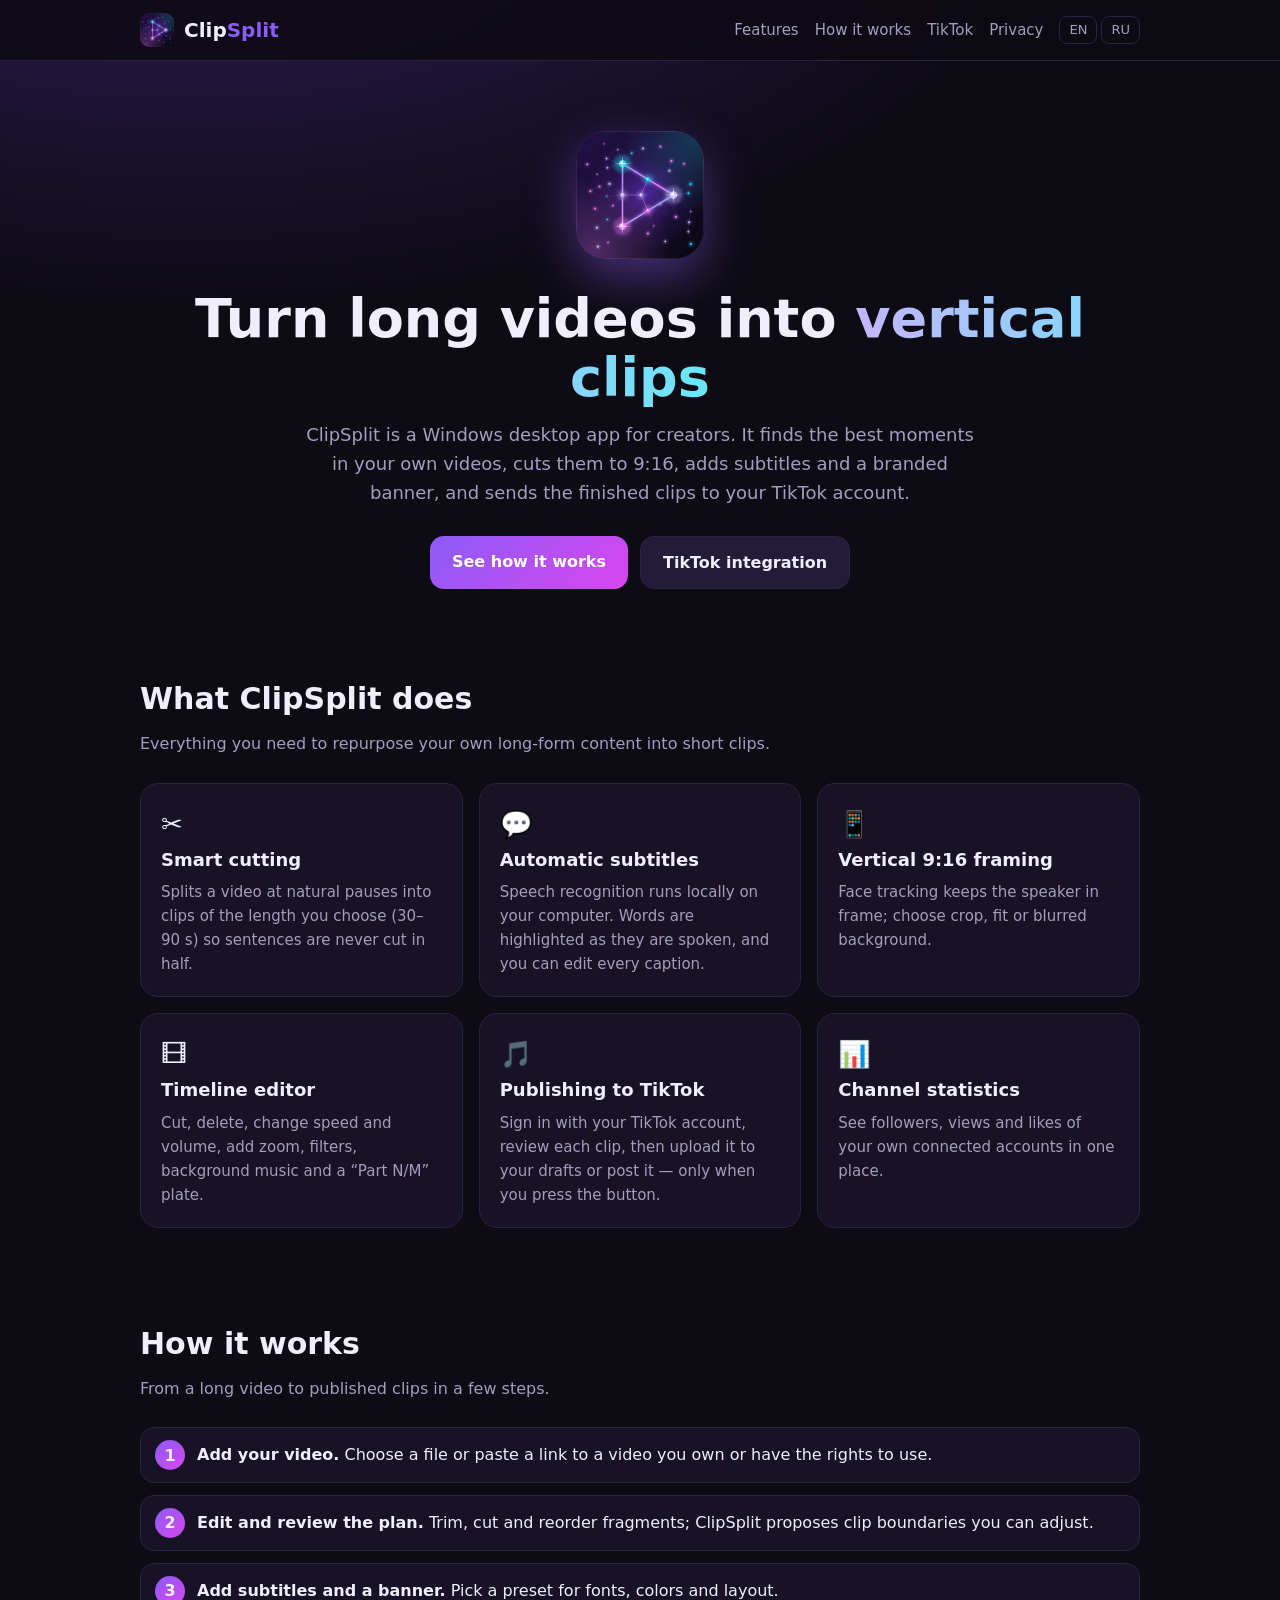
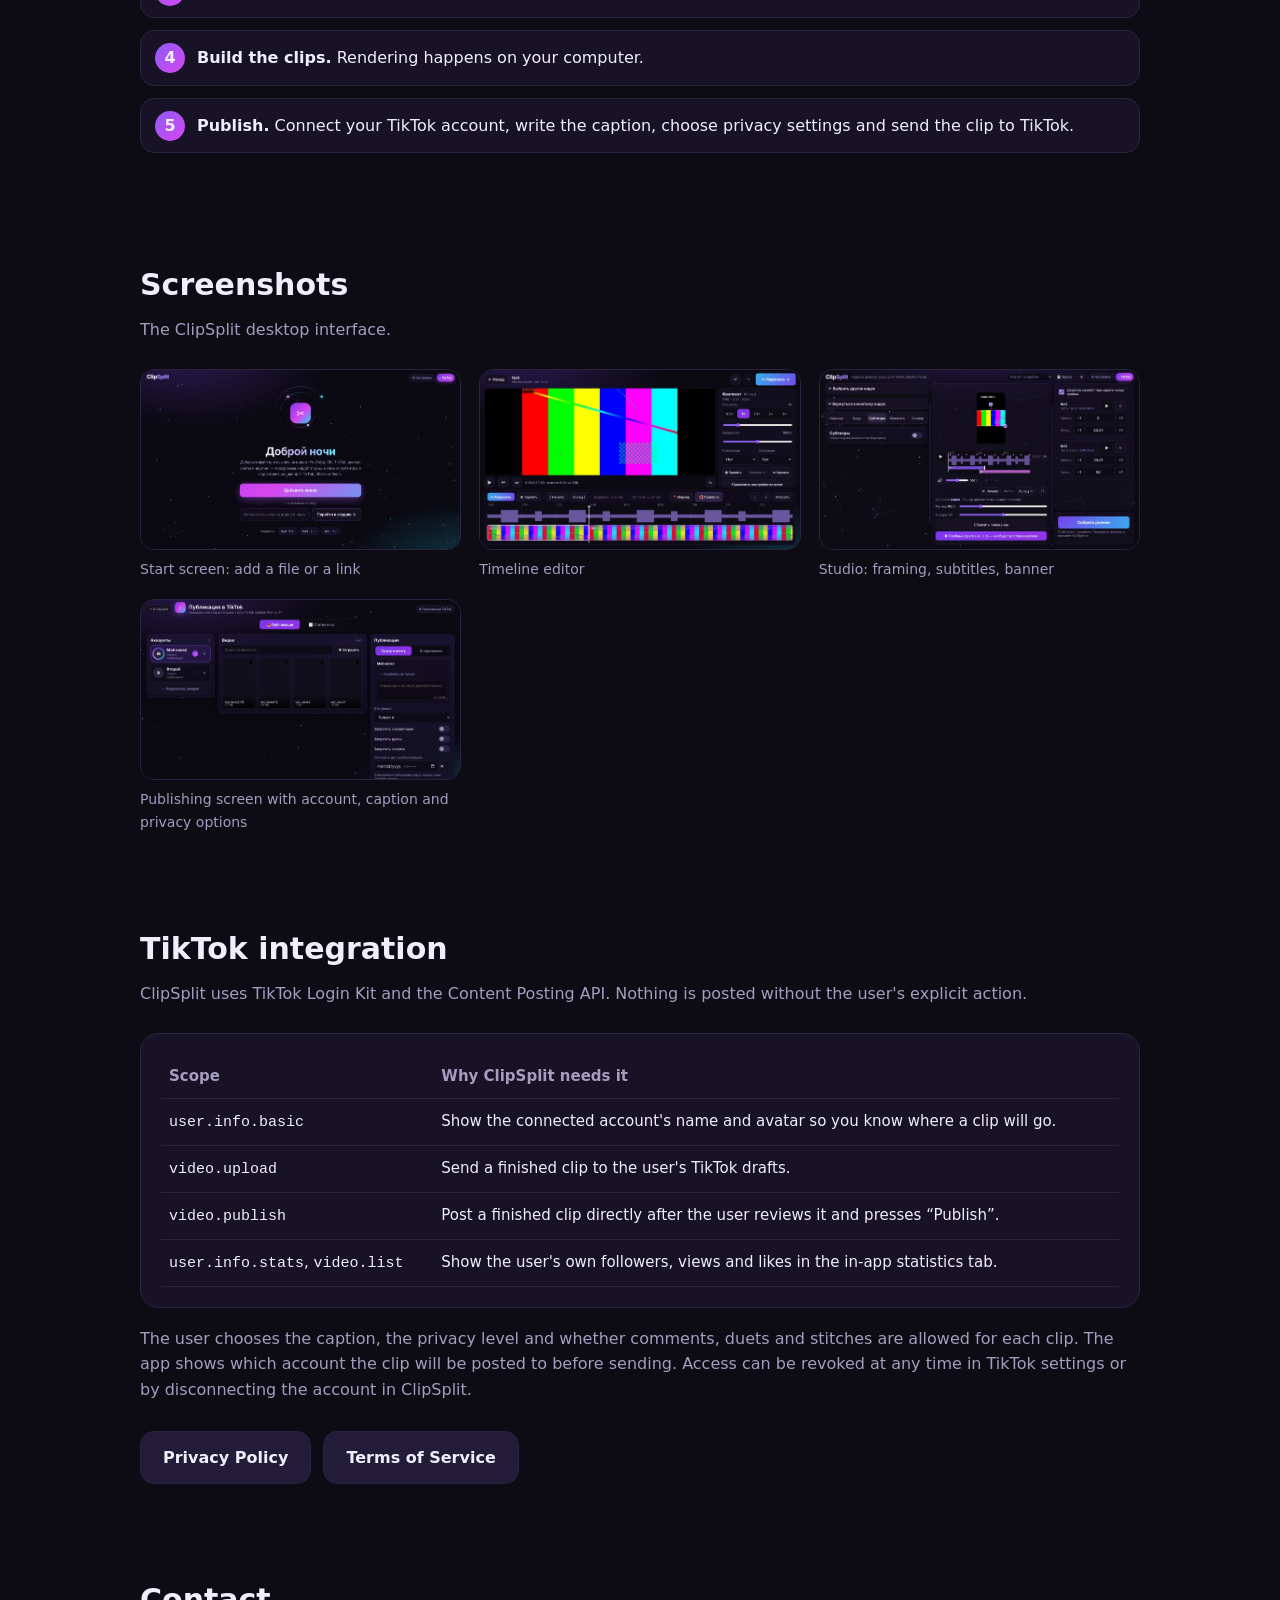
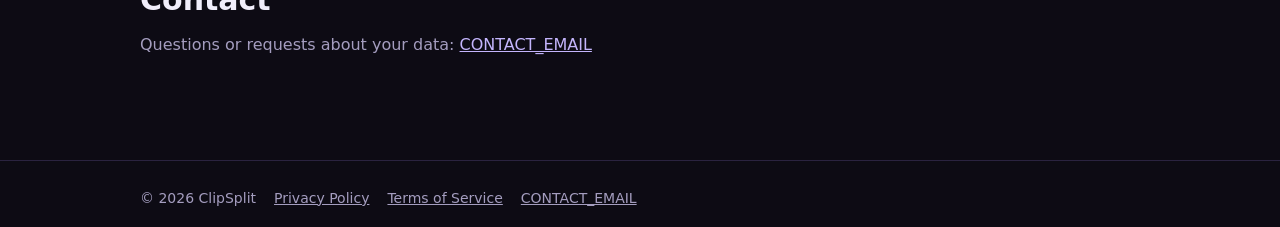
==== index.html @ 2b384374 "ClipSplit website" ====
<!doctype html>
<html lang="en" data-l="en"><head><meta charset="utf-8">
<meta name="viewport" content="width=device-width,initial-scale=1">
<title>ClipSplit — turn long videos into vertical clips for TikTok</title>
<meta name="description" content="ClipSplit is a desktop app that cuts long videos into vertical clips with subtitles and publishes them to TikTok through the official Content Posting API.">
<link rel="icon" href="favicon.ico" sizes="any">
<link rel="icon" type="image/png" sizes="32x32" href="favicon-32.png">
<link rel="icon" type="image/png" sizes="192x192" href="favicon-192.png">
<link rel="apple-touch-icon" href="apple-touch-icon.png">
<meta name="theme-color" content="#0d0b14">
<meta property="og:title" content="ClipSplit — turn long videos into vertical clips for TikTok"><meta property="og:description" content="ClipSplit is a desktop app that cuts long videos into vertical clips with subtitles and publishes them to TikTok through the official Content Posting API."><meta property="og:image" content="icon-512.png">
<link rel="stylesheet" href="style.css">
<script src="lang.js"></script></head><body>
<header><div class="wrap"><a class="brand" href="./"><img src="favicon-192.png" alt="ClipSplit logo" width="34" height="34"><b class="bt">Clip<span>Split</span></b></a>
<nav><a class="h" href="./#features"><span lang="en">Features</span><span lang="ru">Возможности</span></a><a class="h" href="./#how"><span lang="en">How it works</span><span lang="ru">Как работает</span></a><a class="h" href="./#tiktok">TikTok</a><a class="h" href="privacy.html"><span lang="en">Privacy</span><span lang="ru">Конфиденциальность</span></a><div class="lg"><button data-l="en">EN</button><button data-l="ru">RU</button></div></nav></div></header>

<main>
<div class="wrap hero">
<img class="ic" src="icon-512.png" alt="ClipSplit app icon" width="128" height="128">
<h1><span lang="en">Turn long videos into <em>vertical clips</em></span><span lang="ru">Превращайте длинные видео в <em>вертикальные ролики</em></span></h1>
<p class="lead"><span lang="en">ClipSplit is a Windows desktop app for creators. It finds the best moments in your own videos, cuts them to 9:16, adds subtitles and a branded banner, and sends the finished clips to your TikTok account.</span><span lang="ru">ClipSplit — программа для Windows для авторов видео. Она находит лучшие моменты в ваших видео, нарезает их в формате 9:16, добавляет субтитры и баннер и отправляет готовые ролики в ваш аккаунт TikTok.</span></p>
<div class="btns"><a class="btn" href="#how"><span lang="en">See how it works</span><span lang="ru">Как это работает</span></a><a class="btn s" href="#tiktok"><span lang="en">TikTok integration</span><span lang="ru">Работа с TikTok</span></a></div>
</div>

<section id="features"><div class="wrap">
<h2><span lang="en">What ClipSplit does</span><span lang="ru">Что умеет ClipSplit</span></h2>
<p class="sub"><span lang="en">Everything you need to repurpose your own long-form content into short clips.</span><span lang="ru">Всё, чтобы превратить ваш длинный контент в короткие ролики.</span></p>
<div class="grid">
<div class="card"><div class="n">✂️</div><h3><span lang="en">Smart cutting</span><span lang="ru">Умная нарезка</span></h3><p><span lang="en">Splits a video at natural pauses into clips of the length you choose (30–90 s) so sentences are never cut in half.</span><span lang="ru">Режет видео по естественным паузам на ролики нужной длины (30–90 с), не обрывая фразы.</span></p></div>
<div class="card"><div class="n">💬</div><h3><span lang="en">Automatic subtitles</span><span lang="ru">Автоматические субтитры</span></h3><p><span lang="en">Speech recognition runs locally on your computer. Words are highlighted as they are spoken, and you can edit every caption.</span><span lang="ru">Распознавание речи работает на вашем компьютере. Слова подсвечиваются по мере речи, каждую подпись можно править.</span></p></div>
<div class="card"><div class="n">📱</div><h3><span lang="en">Vertical 9:16 framing</span><span lang="ru">Вертикальный кадр 9:16</span></h3><p><span lang="en">Face tracking keeps the speaker in frame; choose crop, fit or blurred background.</span><span lang="ru">Слежение за лицом держит говорящего в кадре; обрезка, вписывание или размытый фон.</span></p></div>
<div class="card"><div class="n">🎞</div><h3><span lang="en">Timeline editor</span><span lang="ru">Монтаж на таймлайне</span></h3><p><span lang="en">Cut, delete, change speed and volume, add zoom, filters, background music and a “Part N/M” plate.</span><span lang="ru">Разрезание, удаление, скорость и громкость, зум, фильтры, фоновая музыка и плашка «Часть N/M».</span></p></div>
<div class="card"><div class="n">🎵</div><h3><span lang="en">Publishing to TikTok</span><span lang="ru">Публикация в TikTok</span></h3><p><span lang="en">Sign in with your TikTok account, review each clip, then upload it to your drafts or post it — only when you press the button.</span><span lang="ru">Войдите через аккаунт TikTok, проверьте каждый ролик и отправьте в черновики или опубликуйте — только по вашей кнопке.</span></p></div>
<div class="card"><div class="n">📊</div><h3><span lang="en">Channel statistics</span><span lang="ru">Статистика канала</span></h3><p><span lang="en">See followers, views and likes of your own connected accounts in one place.</span><span lang="ru">Подписчики, просмотры и лайки ваших подключённых аккаунтов в одном месте.</span></p></div>
</div></div></section>

<section id="how"><div class="wrap">
<h2><span lang="en">How it works</span><span lang="ru">Как это работает</span></h2>
<p class="sub"><span lang="en">From a long video to published clips in a few steps.</span><span lang="ru">От длинного видео до опубликованных роликов за несколько шагов.</span></p>
<ol class="steps">
<li><span lang="en"><b>Add your video.</b> Choose a file or paste a link to a video you own or have the rights to use.</span><span lang="ru"><b>Добавьте видео.</b> Выберите файл или вставьте ссылку на видео, на которое у вас есть права.</span></li>
<li><span lang="en"><b>Edit and review the plan.</b> Trim, cut and reorder fragments; ClipSplit proposes clip boundaries you can adjust.</span><span lang="ru"><b>Смонтируйте и проверьте план.</b> Обрежьте и порежьте фрагменты; ClipSplit предлагает границы роликов, их можно поправить.</span></li>
<li><span lang="en"><b>Add subtitles and a banner.</b> Pick a preset for fonts, colors and layout.</span><span lang="ru"><b>Добавьте субтитры и баннер.</b> Выберите пресет шрифтов, цветов и расположения.</span></li>
<li><span lang="en"><b>Build the clips.</b> Rendering happens on your computer.</span><span lang="ru"><b>Соберите ролики.</b> Рендер идёт на вашем компьютере.</span></li>
<li><span lang="en"><b>Publish.</b> Connect your TikTok account, write the caption, choose privacy settings and send the clip to TikTok.</span><span lang="ru"><b>Опубликуйте.</b> Подключите аккаунт TikTok, напишите описание, выберите приватность и отправьте ролик.</span></li>
</ol></div></section>

<section id="screens"><div class="wrap">
<h2><span lang="en">Screenshots</span><span lang="ru">Скриншоты</span></h2><p class="sub"><span lang="en">The ClipSplit desktop interface.</span><span lang="ru">Интерфейс ClipSplit на компьютере.</span></p>
<div class="shots">
<figure><img loading="lazy" src="img/home.jpg" alt="ClipSplit start screen"><figcaption><span lang="en">Start screen: add a file or a link</span><span lang="ru">Стартовый экран: файл или ссылка</span></figcaption></figure>
<figure><img loading="lazy" src="img/montage.jpg" alt="ClipSplit timeline editor"><figcaption><span lang="en">Timeline editor</span><span lang="ru">Монтаж на таймлайне</span></figcaption></figure>
<figure><img loading="lazy" src="img/studio.jpg" alt="ClipSplit studio with subtitles and framing"><figcaption><span lang="en">Studio: framing, subtitles, banner</span><span lang="ru">Студия: кадр, субтитры, баннер</span></figcaption></figure>
<figure><img loading="lazy" src="img/tiktok.jpg" alt="ClipSplit TikTok publishing screen"><figcaption><span lang="en">Publishing screen with account, caption and privacy options</span><span lang="ru">Экран публикации: аккаунт, описание, приватность</span></figcaption></figure>
</div></div></section>

<section id="tiktok"><div class="wrap">
<h2><span lang="en">TikTok integration</span><span lang="ru">Интеграция с TikTok</span></h2>
<p class="sub"><span lang="en">ClipSplit uses TikTok Login Kit and the Content Posting API. Nothing is posted without the user's explicit action.</span><span lang="ru">ClipSplit использует TikTok Login Kit и Content Posting API. Ничего не публикуется без явного действия пользователя.</span></p>
<div class="card"><table>
<tr><th>Scope</th><th><span lang="en">Why ClipSplit needs it</span><span lang="ru">Зачем нужен</span></th></tr>
<tr><td><code>user.info.basic</code></td><td><span lang="en">Show the connected account's name and avatar so you know where a clip will go.</span><span lang="ru">Показать имя и аватар подключённого аккаунта, чтобы было видно, куда уйдёт ролик.</span></td></tr>
<tr><td><code>video.upload</code></td><td><span lang="en">Send a finished clip to the user's TikTok drafts.</span><span lang="ru">Отправить готовый ролик в черновики TikTok пользователя.</span></td></tr>
<tr><td><code>video.publish</code></td><td><span lang="en">Post a finished clip directly after the user reviews it and presses “Publish”.</span><span lang="ru">Опубликовать готовый ролик после того, как пользователь проверил его и нажал «Опубликовать».</span></td></tr>
<tr><td><code>user.info.stats</code>, <code>video.list</code></td><td><span lang="en">Show the user's own followers, views and likes in the in-app statistics tab.</span><span lang="ru">Показать подписчиков, просмотры и лайки самого пользователя во вкладке статистики.</span></td></tr>
</table></div>
<p class="sub" style="margin-top:18px"><span lang="en">The user chooses the caption, the privacy level and whether comments, duets and stitches are allowed for each clip. The app shows which account the clip will be posted to before sending. Access can be revoked at any time in TikTok settings or by disconnecting the account in ClipSplit.</span><span lang="ru">Пользователь сам выбирает описание, приватность и разрешение комментариев, дуэтов и склеек для каждого ролика. Перед отправкой приложение показывает, в какой аккаунт уйдёт ролик. Доступ можно отозвать в настройках TikTok или отключив аккаунт в ClipSplit.</span></p>
<div class="btns" style="justify-content:flex-start"><a class="btn s" href="privacy.html"><span lang="en">Privacy Policy</span><span lang="ru">Политика конфиденциальности</span></a><a class="btn s" href="terms.html"><span lang="en">Terms of Service</span><span lang="ru">Условия использования</span></a></div>
</div></section>

<section><div class="wrap"><h2><span lang="en">Contact</span><span lang="ru">Контакты</span></h2>
<p class="sub"><span lang="en">Questions or requests about your data: </span><span lang="ru">Вопросы и запросы по данным: </span><a href="mailto:CONTACT_EMAIL">CONTACT_EMAIL</a></p></div></section>
</main><footer><div class="wrap"><span>© 2026 ClipSplit</span><a href="privacy.html"><span lang="en">Privacy Policy</span><span lang="ru">Политика конфиденциальности</span></a><a href="terms.html"><span lang="en">Terms of Service</span><span lang="ru">Условия использования</span></a><a href="mailto:CONTACT_EMAIL">CONTACT_EMAIL</a></div></footer></body></html>
---- style.css ----
:root{--bg:#0d0b14;--card:#171225;--line:#2a2340;--tx:#f1eefb;--mu:#a49dbf;--ac:#8b5cf6;--ac2:#d946ef}
*{box-sizing:border-box}
html{scroll-behavior:smooth}
body{margin:0;background:radial-gradient(900px 480px at 15% -5%,rgba(124,58,237,.35),transparent),var(--bg);color:var(--tx);font:16px/1.6 system-ui,-apple-system,"Segoe UI",Roboto,sans-serif}
a{color:#c4b5fd}
.wrap{max-width:1040px;margin:0 auto;padding:0 20px}
header{position:sticky;top:0;z-index:10;background:rgba(13,11,20,.88);backdrop-filter:blur(10px);border-bottom:1px solid var(--line)}
header .wrap{display:flex;align-items:center;gap:18px;height:60px}
.brand{display:flex;align-items:center;gap:10px;color:var(--tx);text-decoration:none;font-weight:800;font-size:20px}
.brand img{width:34px;height:34px;border-radius:9px}.brand .bt{font-weight:800}.brand .bt span{color:var(--ac)}
nav{margin-left:auto;display:flex;gap:16px;align-items:center;font-size:15px}
nav a{color:var(--mu);text-decoration:none}nav a:hover{color:var(--tx)}
.lg{display:flex;gap:4px}.lg button{font:inherit;font-size:13px;color:var(--mu);background:none;border:1px solid var(--line);border-radius:8px;padding:3px 9px;cursor:pointer}.lg button.on{color:#fff;background:var(--ac);border-color:var(--ac)}
html[data-l=en] [lang=ru],html[data-l=ru] [lang=en]{display:none!important}
.hero{padding:70px 0 40px;text-align:center}
.hero img.ic{width:128px;height:128px;border-radius:30px;box-shadow:0 18px 50px rgba(139,92,246,.45)}
h1{font-size:clamp(34px,6vw,54px);line-height:1.1;margin:22px 0 14px}
h1 em{font-style:normal;background:linear-gradient(90deg,#c4b5fd,#67e8f9);-webkit-background-clip:text;background-clip:text;color:transparent}
.lead{max-width:680px;margin:0 auto;color:var(--mu);font-size:18px}
.btns{margin-top:28px;display:flex;gap:12px;justify-content:center;flex-wrap:wrap}
.btn{display:inline-block;padding:13px 22px;border-radius:14px;font-weight:700;text-decoration:none;color:#fff;background:linear-gradient(135deg,var(--ac),var(--ac2))}
.btn.s{background:#231c38;color:var(--tx);border:1px solid var(--line)}
section{padding:46px 0}
h2{font-size:30px;margin:0 0 8px}.sub{color:var(--mu);margin:0 0 26px}
.grid{display:grid;grid-template-columns:repeat(auto-fit,minmax(260px,1fr));gap:16px}
.card{background:var(--card);border:1px solid var(--line);border-radius:18px;padding:20px}
.card h3{margin:0 0 6px;font-size:18px}.card p{margin:0;color:var(--mu);font-size:15px}
.card .n{font-size:26px}
.shots{display:grid;grid-template-columns:repeat(auto-fit,minmax(300px,1fr));gap:18px}
.shots figure{margin:0}.shots img{width:100%;height:auto;border-radius:14px;border:1px solid var(--line);display:block}
.shots figcaption{color:var(--mu);font-size:14px;margin-top:8px}
.steps{counter-reset:s;display:grid;gap:12px;padding:0;list-style:none}
.steps li{counter-increment:s;background:var(--card);border:1px solid var(--line);border-radius:14px;padding:14px 16px 14px 56px;position:relative}
.steps li:before{content:counter(s);position:absolute;left:14px;top:12px;width:30px;height:30px;border-radius:50%;background:linear-gradient(135deg,var(--ac),var(--ac2));display:flex;align-items:center;justify-content:center;font-weight:800}
table{width:100%;border-collapse:collapse;font-size:15px}td,th{border-bottom:1px solid var(--line);padding:10px 8px;text-align:left;vertical-align:top}th{color:var(--mu);font-weight:600}
footer{border-top:1px solid var(--line);margin-top:30px;padding:26px 0;color:var(--mu);font-size:14px}
footer .wrap{display:flex;gap:18px;flex-wrap:wrap;align-items:center}footer a{color:var(--mu)}
.doc{padding:44px 0 20px;max-width:780px}.doc h1{font-size:38px;text-align:left}.doc h2{font-size:22px;margin-top:30px}.doc p,.doc li{color:#d9d4ec}.doc .upd{color:var(--mu);font-size:14px}
@media(max-width:640px){nav a.h{display:none}.hero{padding:44px 0 20px}}
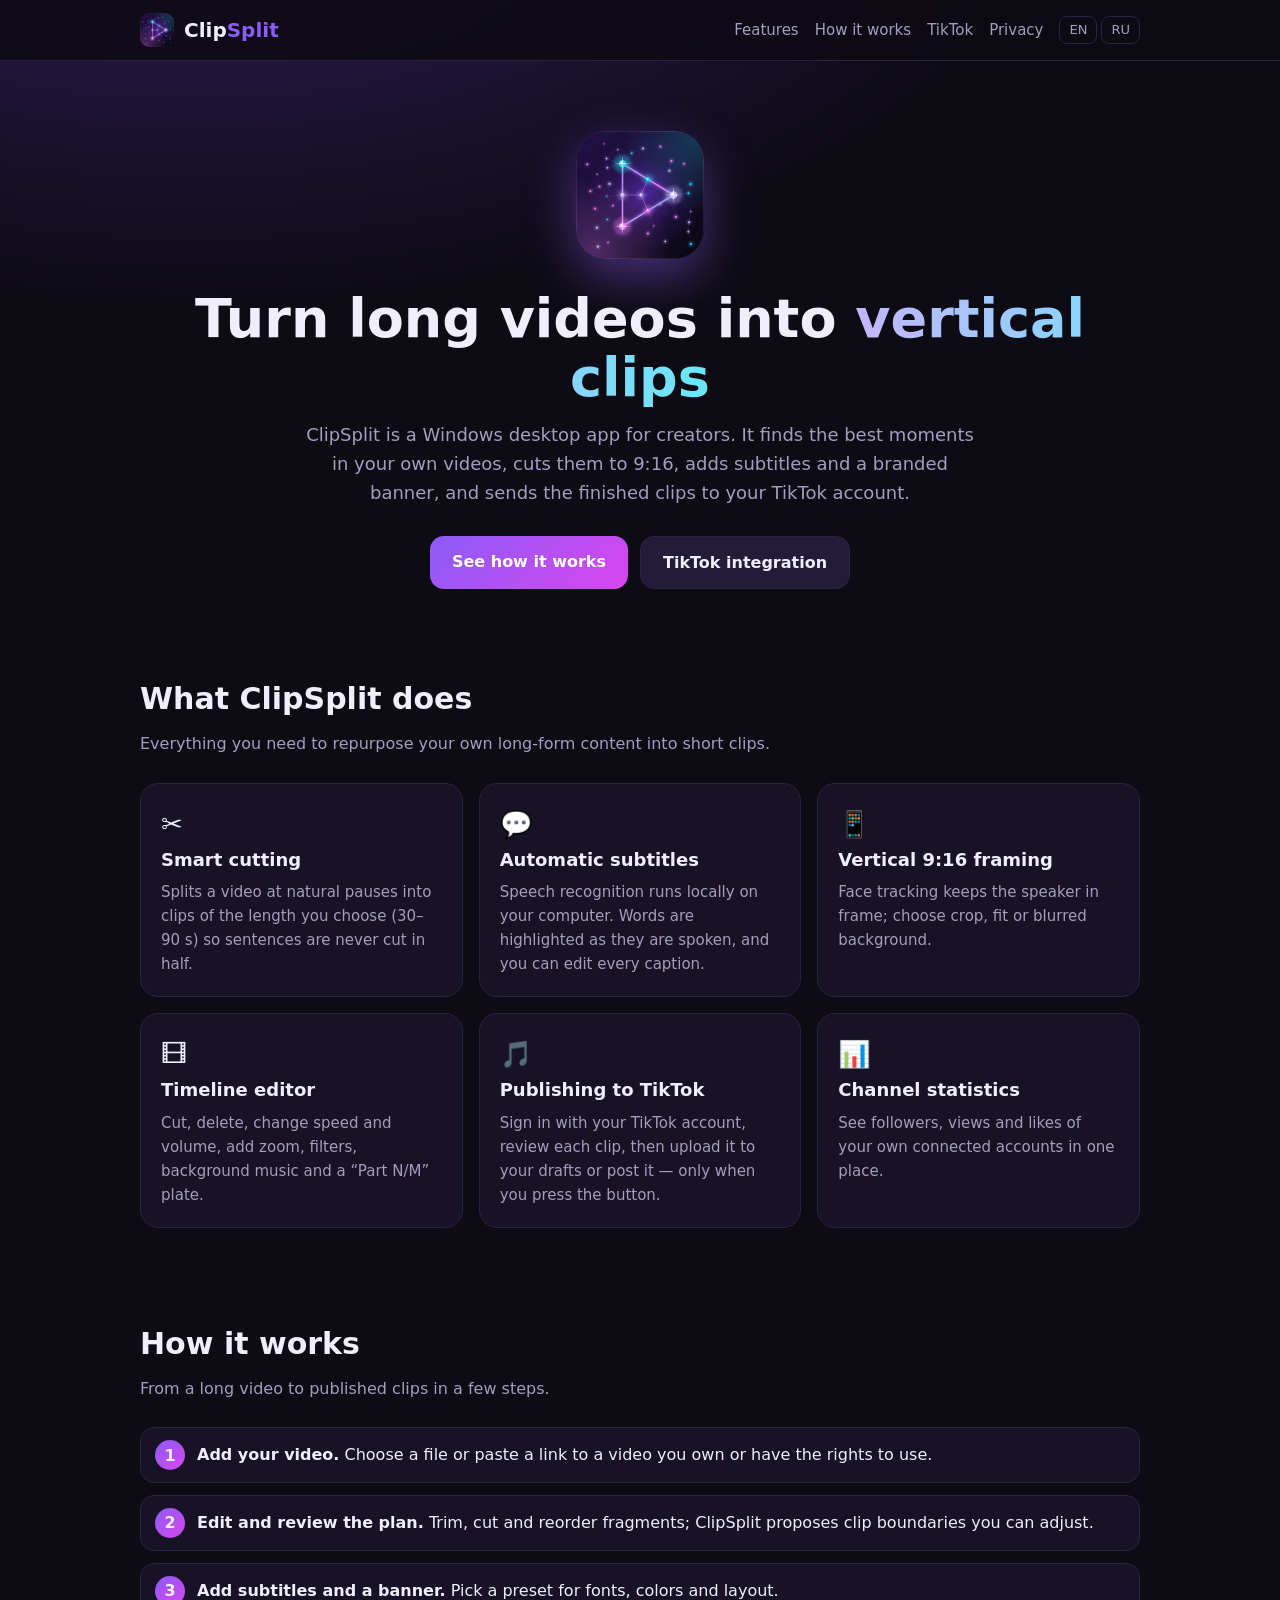
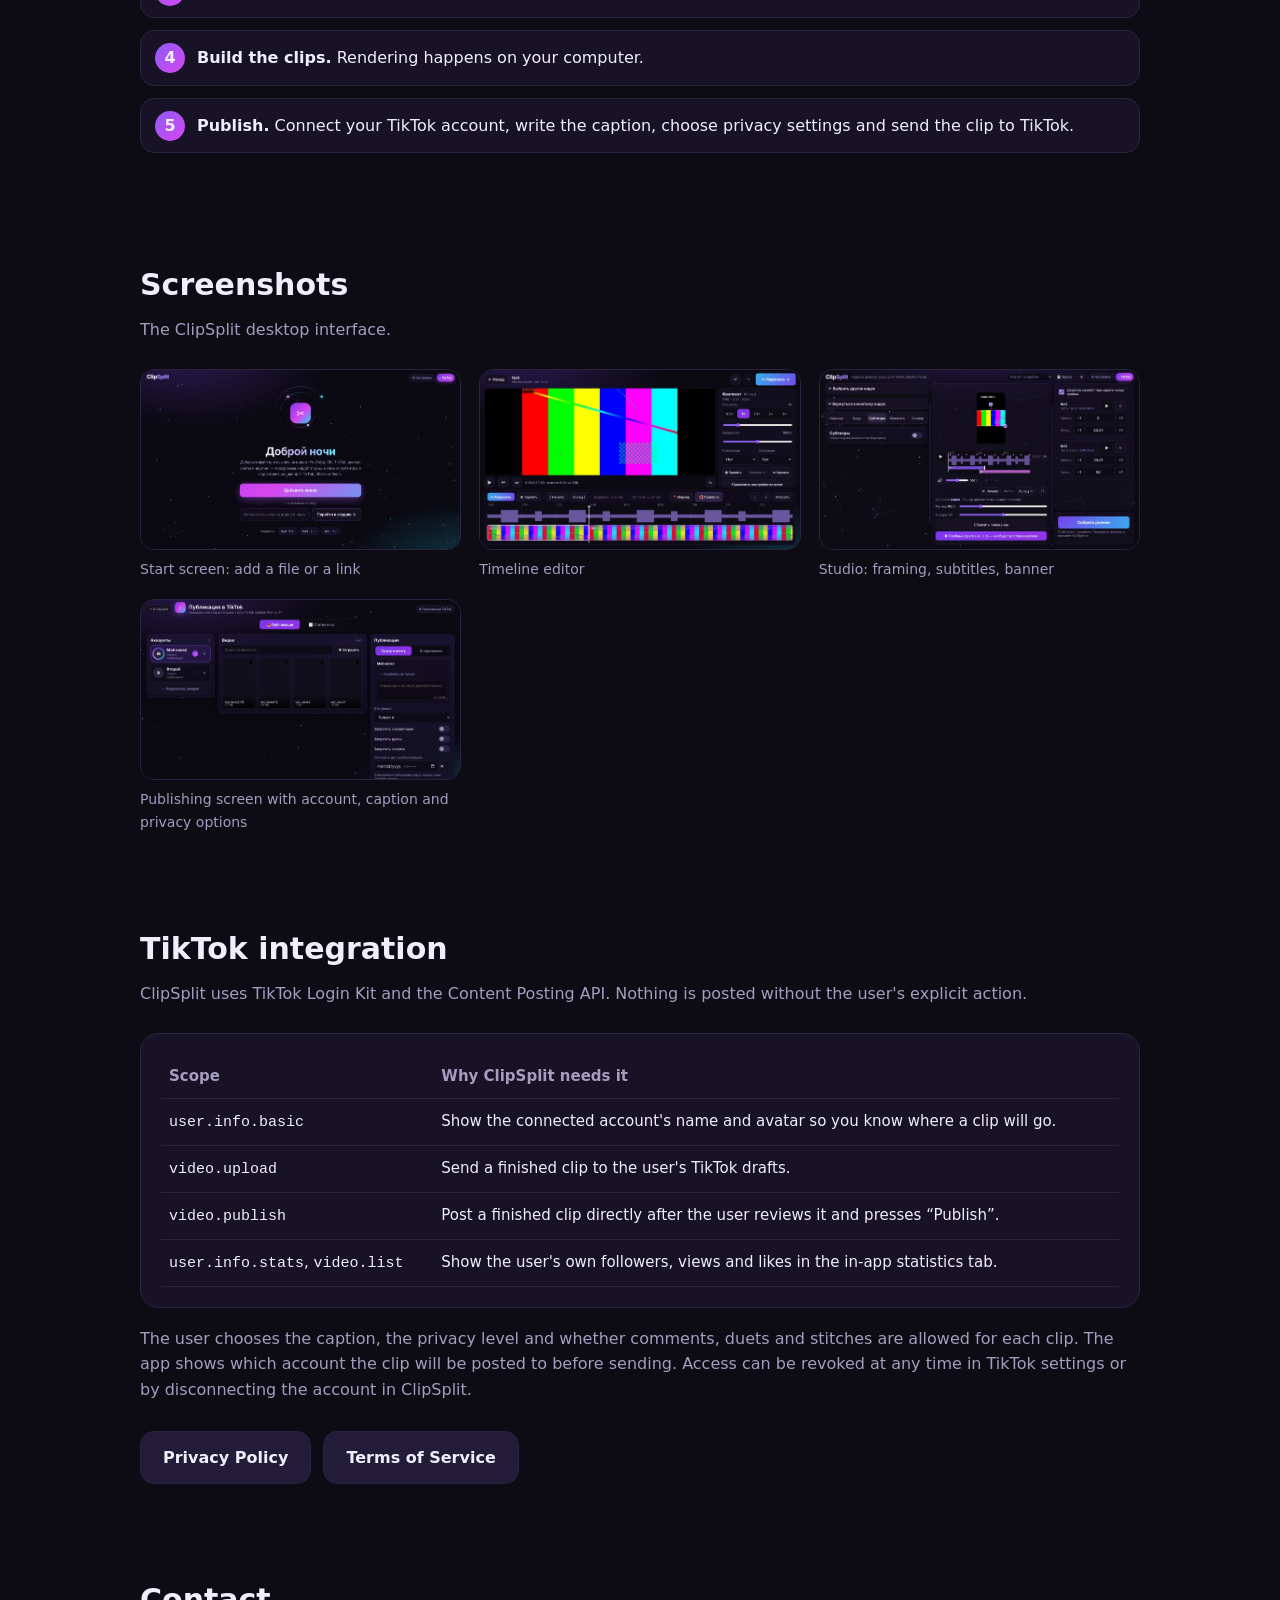
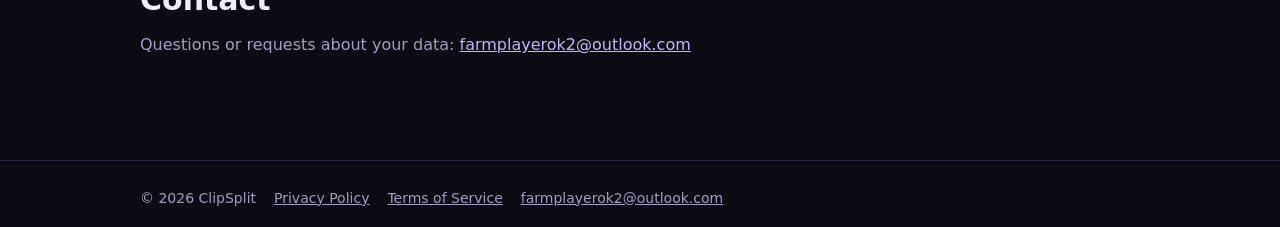
==== commit 65aff815: "Add contact email" ====
--- a/index.html
+++ b/index.html
@@ -69,5 +69,5 @@
 </div></section>
 
 <section><div class="wrap"><h2><span lang="en">Contact</span><span lang="ru">Контакты</span></h2>
-<p class="sub"><span lang="en">Questions or requests about your data: </span><span lang="ru">Вопросы и запросы по данным: </span><a href="mailto:CONTACT_EMAIL">CONTACT_EMAIL</a></p></div></section>
-</main><footer><div class="wrap"><span>© 2026 ClipSplit</span><a href="privacy.html"><span lang="en">Privacy Policy</span><span lang="ru">Политика конфиденциальности</span></a><a href="terms.html"><span lang="en">Terms of Service</span><span lang="ru">Условия использования</span></a><a href="mailto:CONTACT_EMAIL">CONTACT_EMAIL</a></div></footer></body></html>+<p class="sub"><span lang="en">Questions or requests about your data: </span><span lang="ru">Вопросы и запросы по данным: </span><a href="mailto:farmplayerok2@outlook.com">farmplayerok2@outlook.com</a></p></div></section>
+</main><footer><div class="wrap"><span>© 2026 ClipSplit</span><a href="privacy.html"><span lang="en">Privacy Policy</span><span lang="ru">Политика конфиденциальности</span></a><a href="terms.html"><span lang="en">Terms of Service</span><span lang="ru">Условия использования</span></a><a href="mailto:farmplayerok2@outlook.com">farmplayerok2@outlook.com</a></div></footer></body></html>
